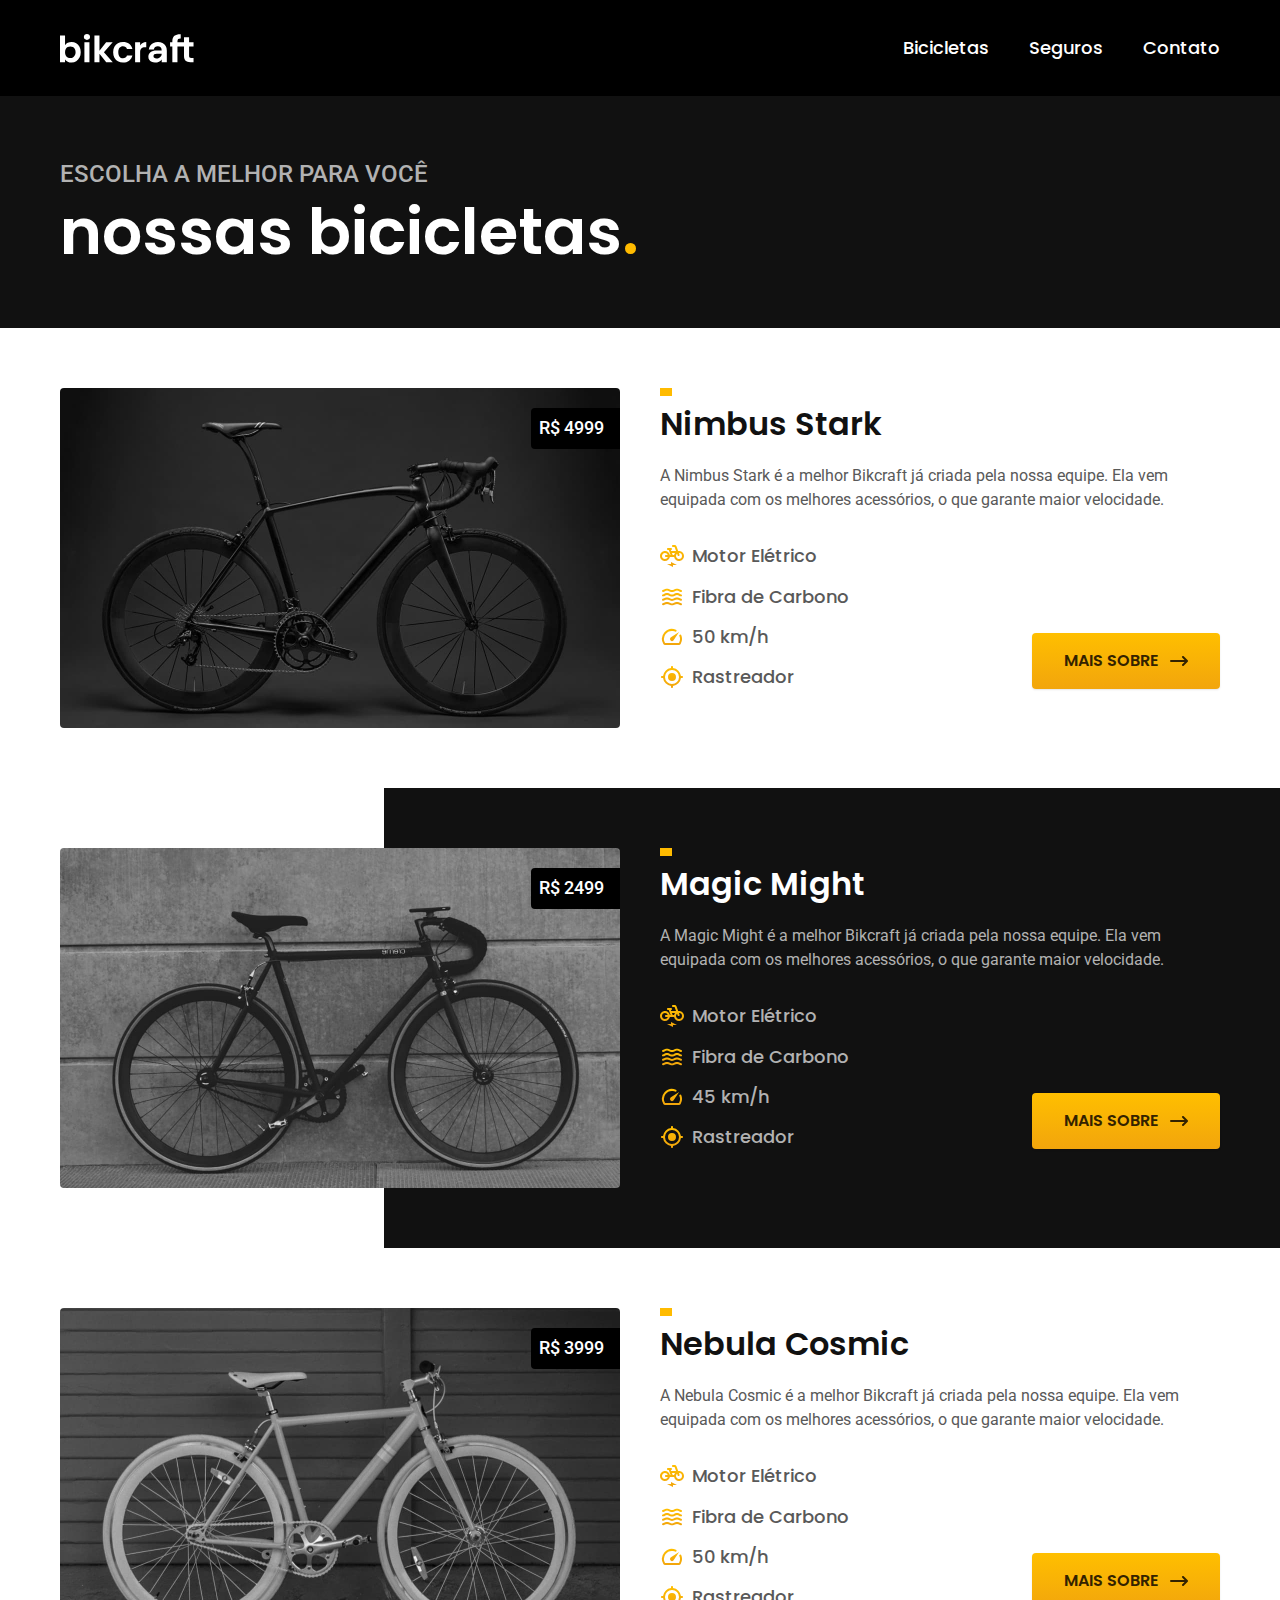
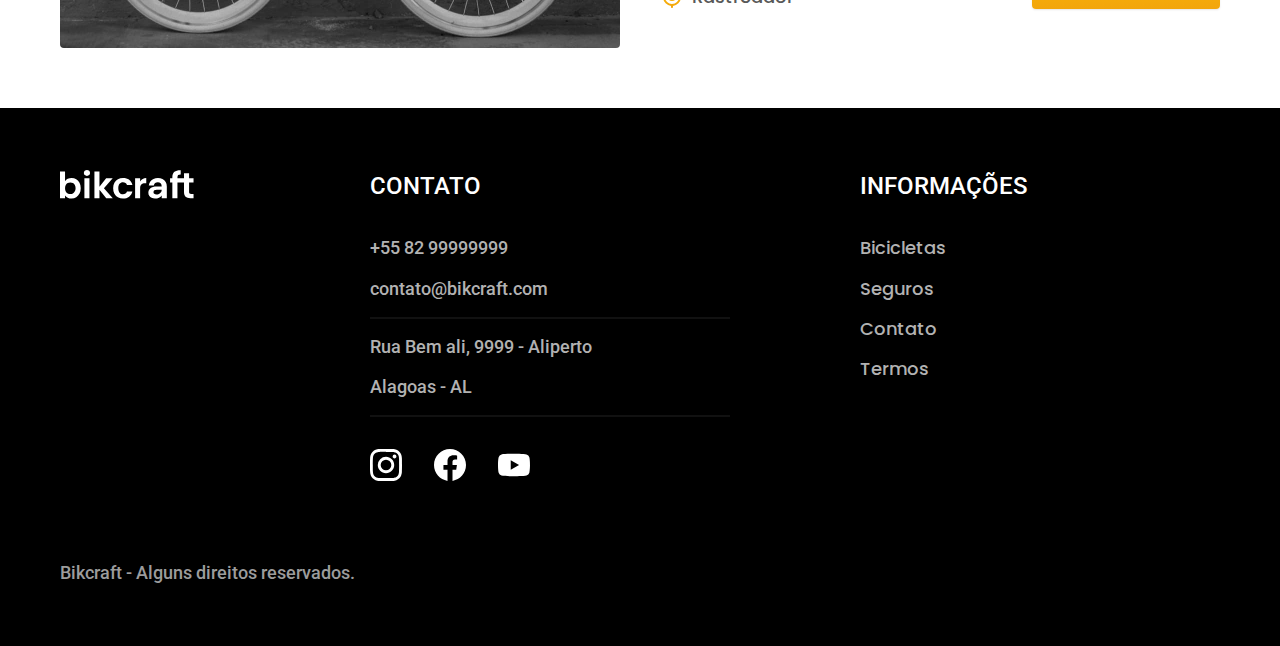
==== bicicletas.html @ 8c9417b5 "adicionado página de bicicletas" ====
<!DOCTYPE html>
<html lang="pt-br">
<head>
  <title>Bicicletas | Bikcraft</title>
  <meta name="description" content="Termos e Condições.">
  <meta charset="UTF-8">
  <meta name="viewport" content="width=device-width, initial-scale=1.0">
  <link rel="stylesheet" href="./css/style.css">
  <link rel="preconnect" href="https://fonts.googleapis.com">
  <link rel="preconnect" href="https://fonts.gstatic.com" crossorigin>
  <link href="https://fonts.googleapis.com/css2?family=Poppins:wght@400;600&family=Roboto:wght@400;500&display=swap" rel="stylesheet">
  <link href="https://fonts.googleapis.com/css2?family=Merriweather:ital,wght@1,900&family=Poppins:wght@400;600&family=Roboto:wght@400;500&display=swap" rel="stylesheet">
</head>
<body id="bicicletas">
  <header class="header-bg">
    <div class="header container">
      <a href="./">
        <img src="./img/bikcraft.svg" alt="Bikcraft">
      </a>

      <nav aria-label="primaria">
      <ul class="header-menu cor-0 font-1-m">
      <li><a href="./bicicletas.html">Bicicletas</a></li>
      <li><a href="./seguros.html">Seguros</a></li>
      <li><a href="./contato.html">Contato</a></li>
    </ul>
    </nav>
  </div>
  </header>

  <main>
    <div class="titulo-bg">
      <div class="titulo container">
        <p class="font-2-l-b cor-5">Escolha a melhor para você</p>
        <h1 class="font-1-xxl cor-0">nossas bicicletas<span class="cor-p1">.<span</h1>
      </div>
    </div>

    <!-- Primeira bicicleta -->
      <div class="bicicletas container">
        <div class="bicicletas-imagem">
          <img src="./img/bicicletas/nimbus.jpg" alt="Bicicleta Preta">
          <span class="font-2-m cor-0">R$ 4999</span>
        </div>
        <div class="bicicletas-conteudo">
          <h2 class="font-1-xl">Nimbus Stark</h2>
          <p class="font-2-s cor-8">A Nimbus Stark é a melhor Bikcraft já criada pela nossa equipe. Ela vem equipada com os melhores acessórios, o que garante maior velocidade.</p>
          <ul class="font-1-m cor-8">
            <li>
              <img src="./img/icones/eletrica.svg" alt="">
              Motor Elétrico
            </li>
            <li>
              <img src="./img/icones/carbono.svg" alt="">
              Fibra de Carbono
            </li>
            <li>
              <img src="./img/icones/velocidade.svg" alt="">
              50 km/h
            </li>
            <li>
              <img src="./img/icones/rastreador.svg" alt="">
              Rastreador
            </li>
          </ul>
          <a class="botao seta" href="./bicicletas/nimbus.html">Mais Sobre</a>
        </div>
      </div>
    <!-- Segunda Bicicleta -->
    <div class="bicicletas-bg">
      <div class="bicicletas container">
        <div class="bicicletas-imagem">
          <img src="./img/bicicletas/magic.jpg" alt="Bicicleta Preta">
          <span class="font-2-m cor-0">R$ 2499</span>
        </div>
        <div class="bicicletas-conteudo">
          <h2 class="font-1-xl cor-0">Magic Might</h2>
          <p class="font-2-s cor-5">A Magic Might é a melhor Bikcraft já criada pela nossa equipe. Ela vem equipada com os melhores acessórios, o que garante maior velocidade.</p>
          <ul class="font-1-m cor-5">
            <li>
              <img src="./img/icones/eletrica.svg" alt="">
              Motor Elétrico
            </li>
            <li>
              <img src="./img/icones/carbono.svg" alt="">
              Fibra de Carbono
            </li>
            <li>
              <img src="./img/icones/velocidade.svg" alt="">
              45 km/h
            </li>
            <li>
              <img src="./img/icones/rastreador.svg" alt="">
              Rastreador
            </li>
          </ul>
          <a class="botao seta" href="./bicicletas/magic.html">Mais Sobre</a>
        </div>
      </div>
    </div>
    <!-- Terceira Bicicleta -->
      <div class="bicicletas container">
        <div class="bicicletas-imagem">
          <img src="./img/bicicletas/nebula.jpg" alt="Bicicleta Preta">
          <span class="font-2-m cor-0">R$ 3999</span>
        </div>
        <div class="bicicletas-conteudo">
          <h2 class="font-1-xl">Nebula Cosmic</h2>
          <p class="font-2-s cor-8">A Nebula Cosmic é a melhor Bikcraft já criada pela nossa equipe. Ela vem equipada com os melhores acessórios, o que garante maior velocidade.</p>
          <ul class="font-1-m cor-8">
            <li>
              <img src="./img/icones/eletrica.svg" alt="">
              Motor Elétrico
            </li>
            <li>
              <img src="./img/icones/carbono.svg" alt="">
              Fibra de Carbono
            </li>
            <li>
              <img src="./img/icones/velocidade.svg" alt="">
              50 km/h
            </li>
            <li>
              <img src="./img/icones/rastreador.svg" alt="">
              Rastreador
            </li>
          </ul>
          <a class="botao seta" href="./bicicletas/nebula.html">Mais Sobre</a>
        </div>
      </div>
  </main>

  <footer class="footer-bg">
    <div class="footer container">
      <img src="./img/bikcraft.svg" alt="Bikcraft">
      <div class="footer-contato">
        <h3 class="font-2-l-b cor-0">Contato</h3>
        <ul class="font-2-m cor-5">
          <li><a href="tel:+558299999999">+55 82 99999999</a></li>
          <li><a href="mailto:contato@bikcraft.com">contato@bikcraft.com</a></li>
          <li>Rua Bem ali, 9999 - Aliperto</li>
          <li>Alagoas - AL</li>
        </ul>
        <div class="footer-redes">
          <a href="./">
            <img src="./img/redes/instagram.svg" alt="Instagram">
          </a>
          <a href="./">
            <img src="./img/redes/facebook.svg" alt="Facebook">
          </a>
          <a href="./">
            <img src="./img/redes/youtube.svg" alt="Youtube">
          </a>
        </div>
      </div>
      <div class="footer-informacoes">
        <h3 class="font-2-l-b cor-0">Informações</h3>
        <nav>
          <ul class="font-1-m cor-5">
            <li><a href="./bicicletas.html">Bicicletas</a></li>
            <li><a href="./seguros.html">Seguros</a></li>
            <li><a href="./contato.html">Contato</a></li>
            <li><a href="./termos.html">Termos</a></li>
          </ul>
        </nav>
      </div>
      <p class="font-2-m cor-6 footer-copy">Bikcraft - Alguns direitos reservados.</p>
    </div>
  </footer>
</body>
</html>
---- css/style.css ----
@import "./global/global.css";
@import "./global/header.css";
@import "./global/footer.css";


/* Utilidades */
@import "./utilidades/componentes.css";
@import "./utilidades/cores.css";
@import "./utilidades/tipografia.css";

/* Home */
@import "./home/introducao.css";
@import "./home/tecnologia.css";
@import "./home/parceiros.css";
@import "./home/depoimento.css";
/* Bicicletas */
@import "./bicicletas/bicicletas-lista.css";
@import "./bicicletas/bicicletas.css";
/* Seguros */
@import "./seguros/seguros.css";
/* Termos */
@import "./termos/termos.css";
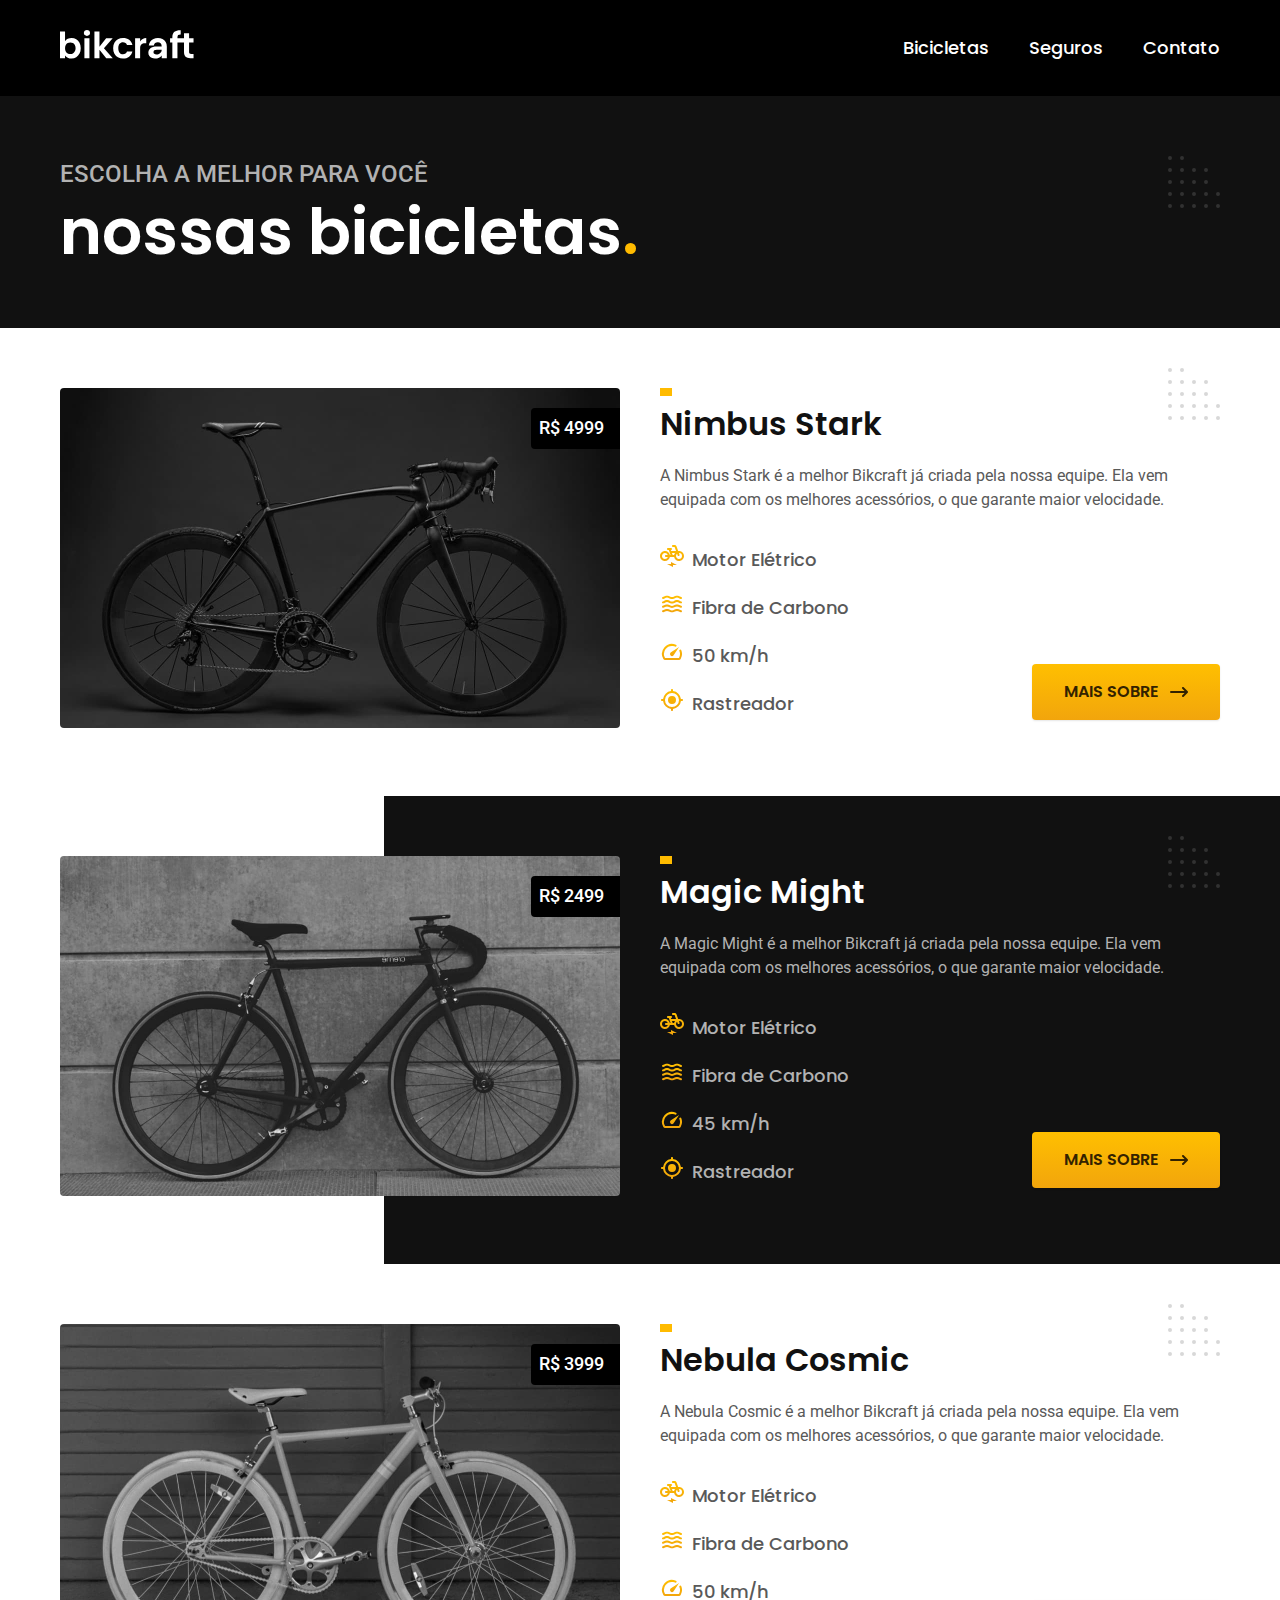
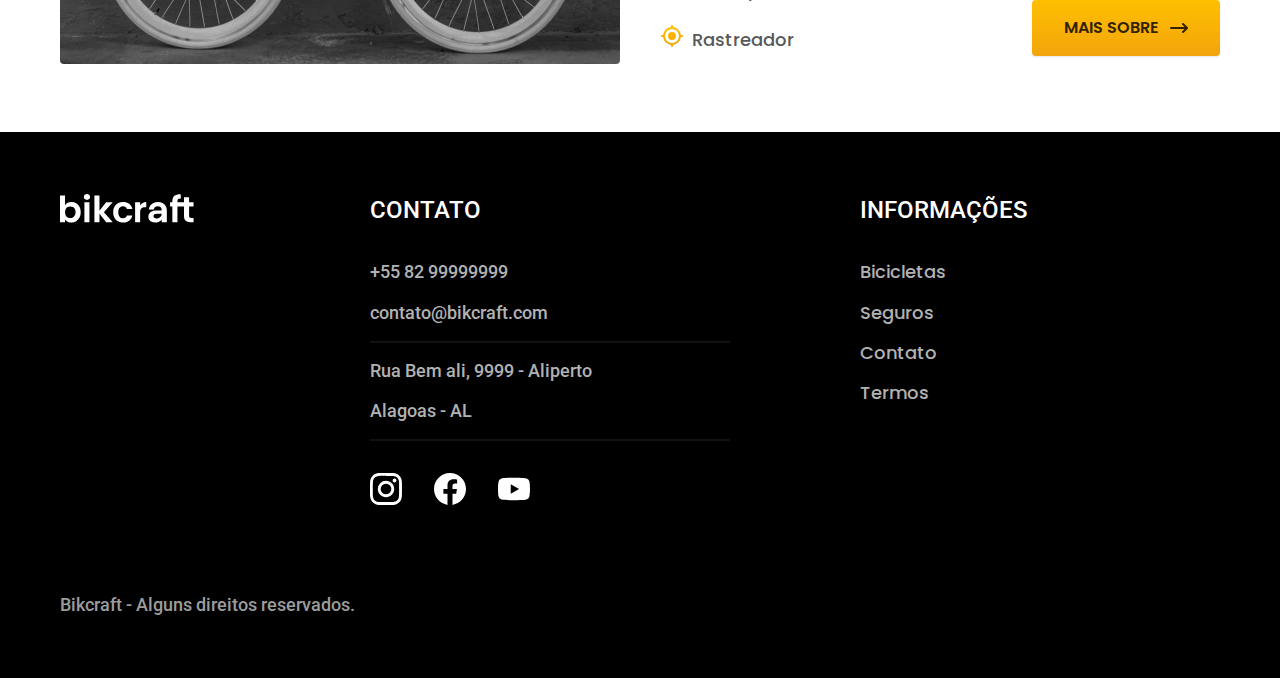
==== commit b40006ef: "otimizado site" ====
--- a/bicicletas.html
+++ b/bicicletas.html
@@ -5,6 +5,7 @@
   <meta name="description" content="Termos e Condições.">
   <meta charset="UTF-8">
   <meta name="viewport" content="width=device-width, initial-scale=1.0">
+  <link rel="preload" href="./css/style.css" as="style">
   <link rel="stylesheet" href="./css/style.css">
   <link rel="preconnect" href="https://fonts.googleapis.com">
   <link rel="preconnect" href="https://fonts.gstatic.com" crossorigin>
--- a/css/style.css
+++ b/css/style.css
@@ -5,6 +5,7 @@
 
 /* Utilidades */
 @import "./utilidades/componentes.css";
+@import "./utilidades/formulario.css";
 @import "./utilidades/cores.css";
 @import "./utilidades/tipografia.css";
 
@@ -13,11 +14,24 @@
 @import "./home/tecnologia.css";
 @import "./home/parceiros.css";
 @import "./home/depoimento.css";
+/* Orçamento */
+@import "./orcamento/orcamento.css";
 /* Bicicletas */
 @import "./bicicletas/bicicletas-lista.css";
 @import "./bicicletas/bicicletas.css";
+/* Bicicleta */
+@import "./bicicleta/bicicleta.css";
+@import "./bicicleta/seguro.css";
 /* Seguros */
+@import "./seguros/perguntas.css";
 @import "./seguros/seguros.css";
+@import "./seguros/vantagens.css";
+
+/* Contato */
+@import "./contato/contato.css";
+@import "./contato/lojas.css";
+
+
 /* Termos */
 @import "./termos/termos.css";
 
--- a/css/style.css
+++ b/css/style.css
@@ -5,6 +5,7 @@
 
 /* Utilidades */
 @import "./utilidades/componentes.css";
+@import "./utilidades/formulario.css";
 @import "./utilidades/cores.css";
 @import "./utilidades/tipografia.css";
 
@@ -13,11 +14,24 @@
 @import "./home/tecnologia.css";
 @import "./home/parceiros.css";
 @import "./home/depoimento.css";
+/* Orçamento */
+@import "./orcamento/orcamento.css";
 /* Bicicletas */
 @import "./bicicletas/bicicletas-lista.css";
 @import "./bicicletas/bicicletas.css";
+/* Bicicleta */
+@import "./bicicleta/bicicleta.css";
+@import "./bicicleta/seguro.css";
 /* Seguros */
+@import "./seguros/perguntas.css";
 @import "./seguros/seguros.css";
+@import "./seguros/vantagens.css";
+
+/* Contato */
+@import "./contato/contato.css";
+@import "./contato/lojas.css";
+
+
 /* Termos */
 @import "./termos/termos.css";
 
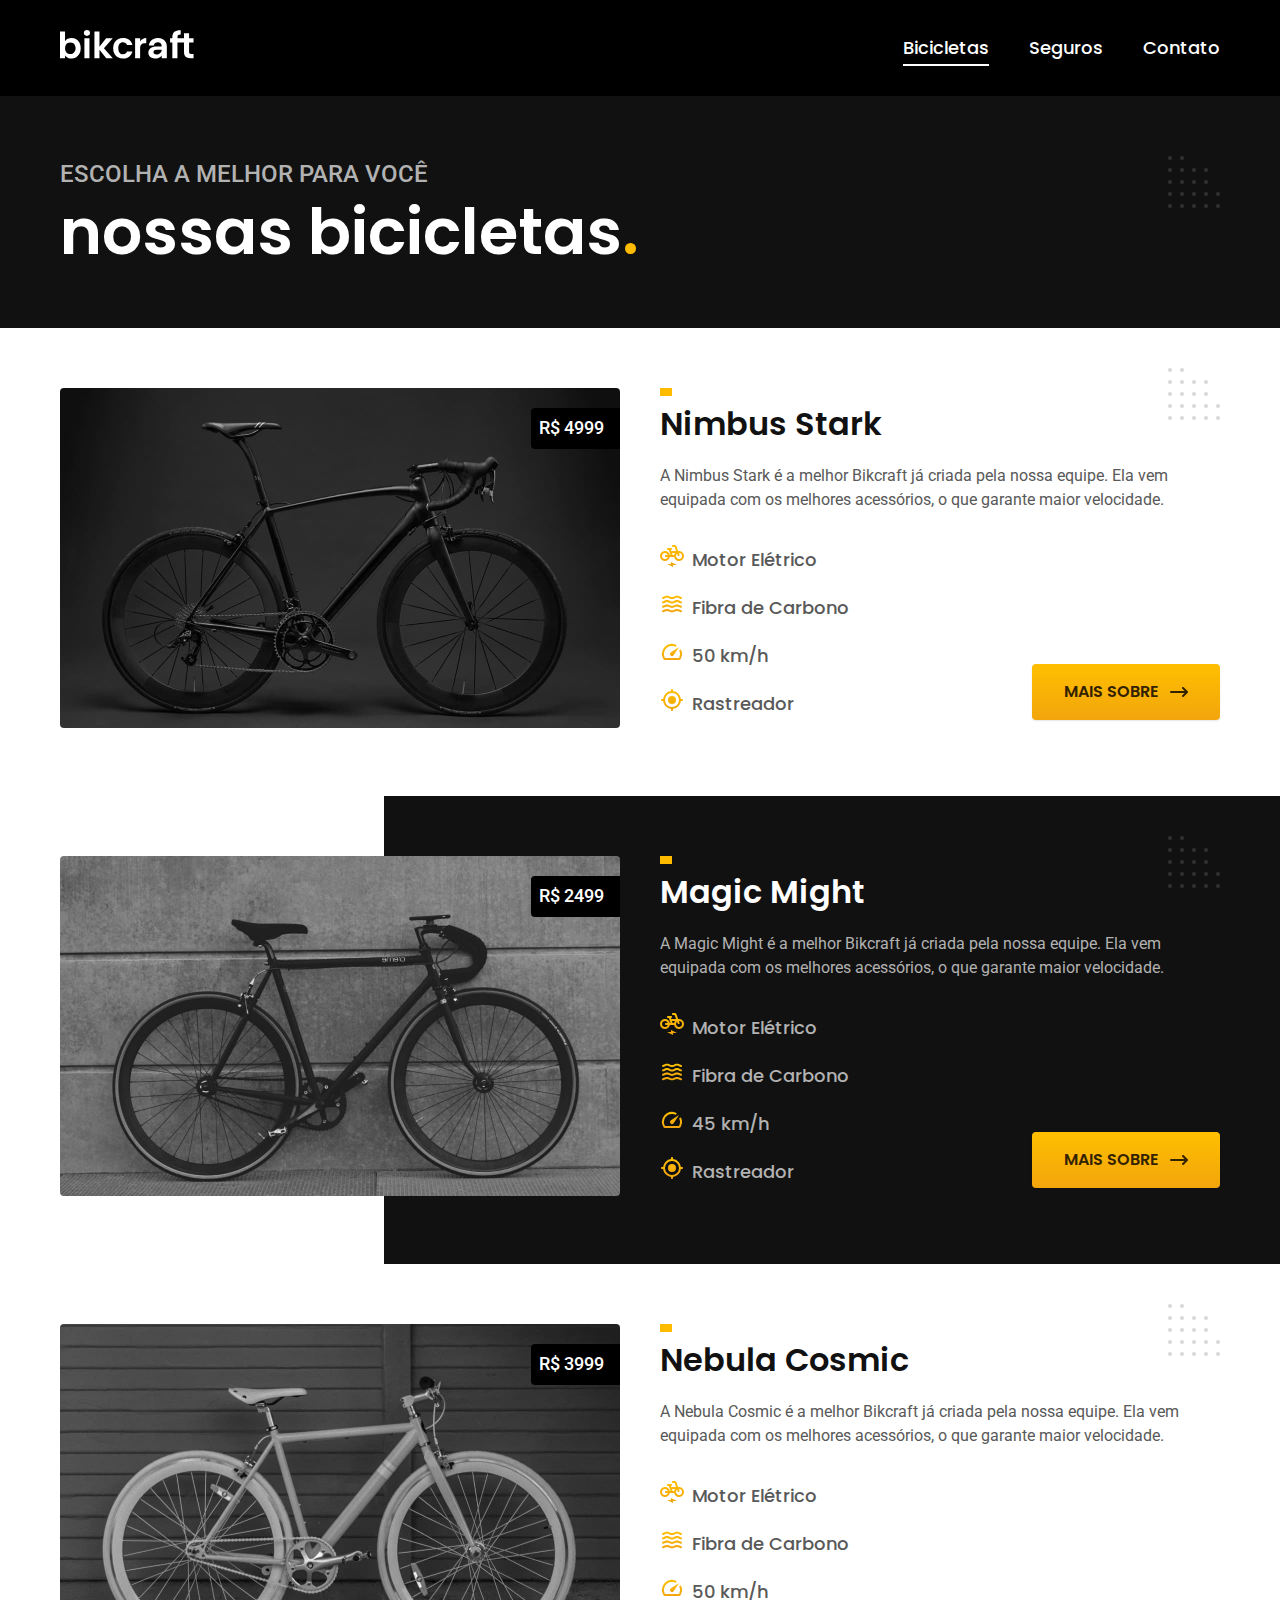
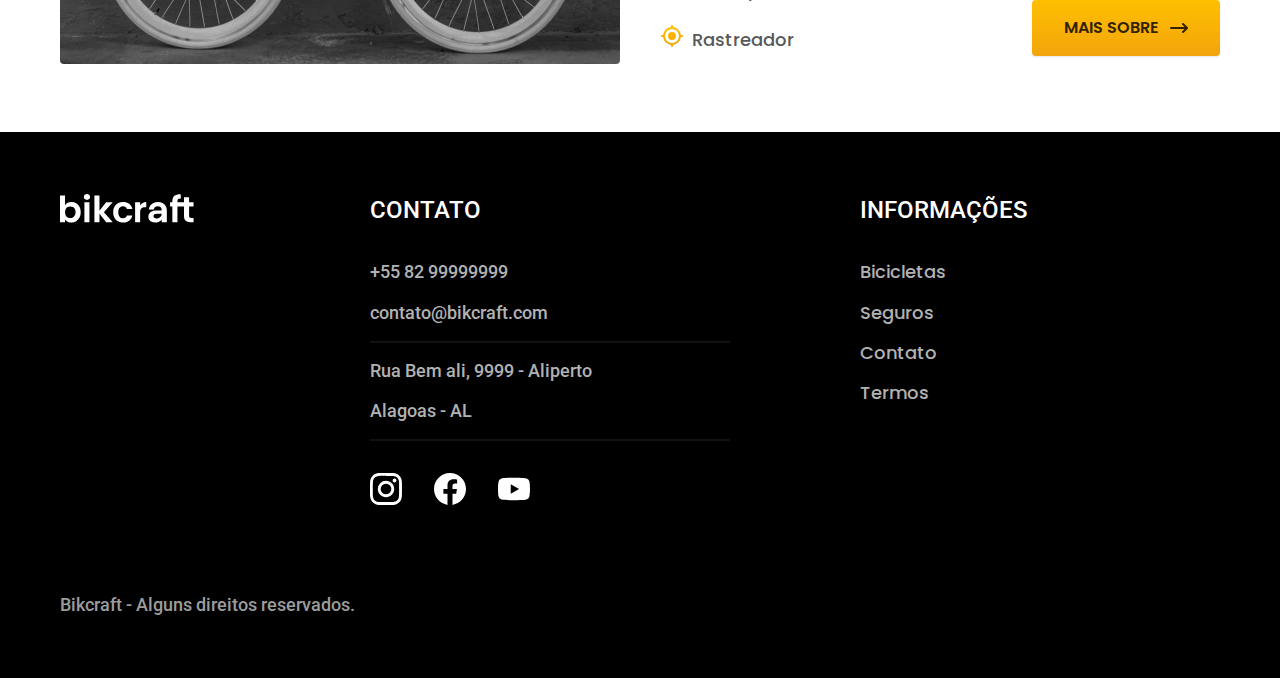
==== commit 31559d9a: "adicionado menu ativo com javascript" ====
--- a/bicicletas.html
+++ b/bicicletas.html
@@ -168,5 +168,6 @@
       <p class="font-2-m cor-6 footer-copy">Bikcraft - Alguns direitos reservados.</p>
     </div>
   </footer>
+  <script src="./js/script.js"></script>
 </body>
 </html>